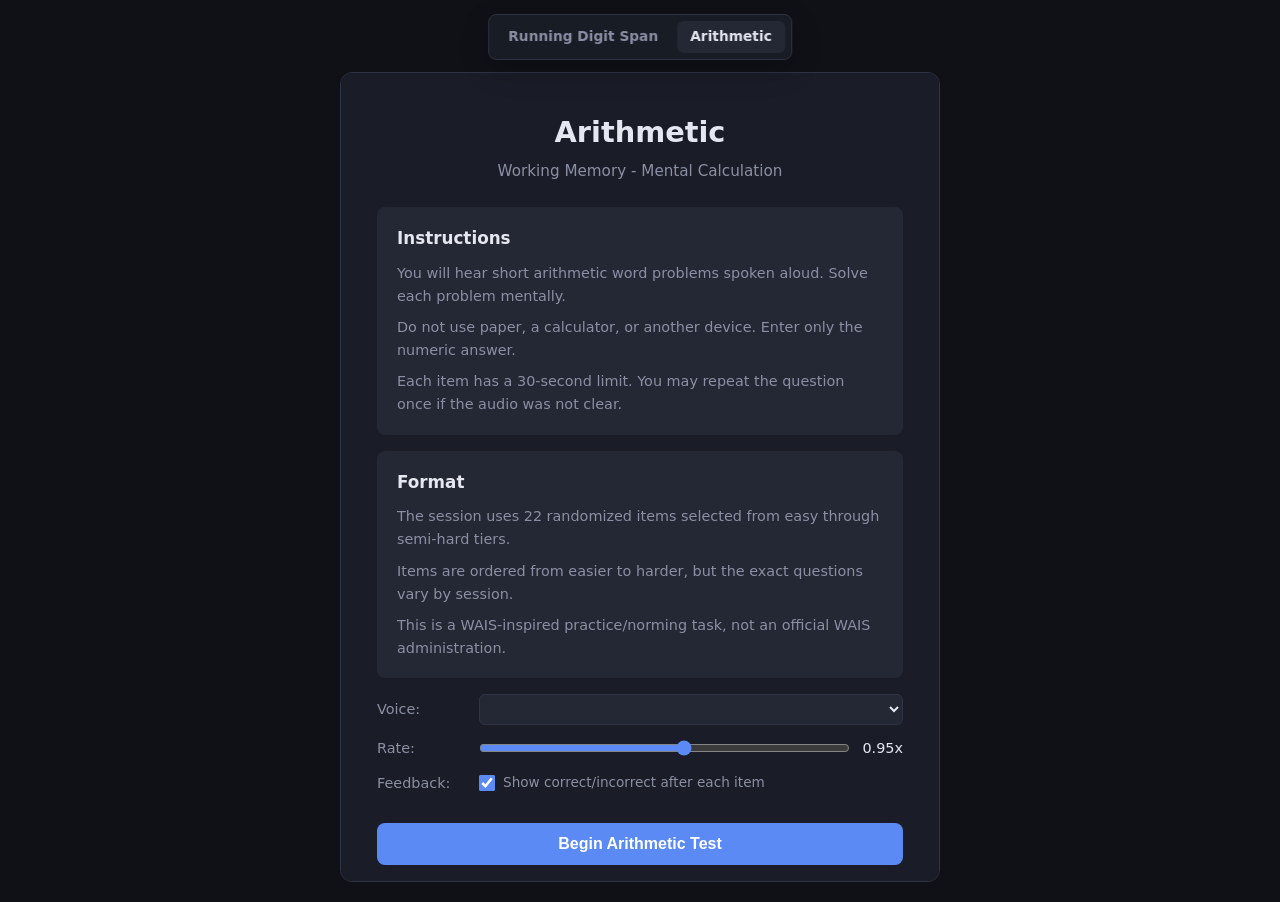
==== arithmetic.html @ 80a30290 "Add WAIS-style arithmetic test" ====
<!DOCTYPE html>
<html lang="en">
<head>
    <meta charset="UTF-8">
    <meta name="viewport" content="width=device-width, initial-scale=1.0">
    <title>Arithmetic - Working Memory Assessment</title>
    <meta name="description" content="WAIS-style mental arithmetic assessment with randomized items, spoken prompts, 30-second limits, and norm collection.">
    <link rel="stylesheet" href="styles.css">
</head>
<body>
    <nav class="app-nav" aria-label="Assessment navigation">
        <a href="index.html" class="app-nav-link">Running Digit Span</a>
        <a href="arithmetic.html" class="app-nav-link active">Arithmetic</a>
    </nav>

    <div id="app">
        <div id="arith-screen-welcome" class="screen active">
            <div class="card welcome-card">
                <h1>Arithmetic</h1>
                <p class="subtitle">Working Memory - Mental Calculation</p>

                <div class="info-box">
                    <h3>Instructions</h3>
                    <p>You will hear short arithmetic word problems spoken aloud. Solve each problem mentally.</p>
                    <p>Do not use paper, a calculator, or another device. Enter only the numeric answer.</p>
                    <p>Each item has a 30-second limit. You may repeat the question once if the audio was not clear.</p>
                </div>

                <div class="info-box">
                    <h3>Format</h3>
                    <p>The session uses 22 randomized items selected from easy through semi-hard tiers.</p>
                    <p>Items are ordered from easier to harder, but the exact questions vary by session.</p>
                    <p>This is a WAIS-inspired practice/norming task, not an official WAIS administration.</p>
                </div>

                <div class="settings-row">
                    <label for="arith-voice-select">Voice:</label>
                    <select id="arith-voice-select"></select>
                </div>
                <div class="settings-row">
                    <label for="arith-voice-rate">Rate:</label>
                    <input type="range" id="arith-voice-rate" min="0.7" max="1.15" step="0.05" value="0.95">
                    <span id="arith-voice-rate-label">0.95x</span>
                </div>
                <div class="settings-row">
                    <label for="arith-chk-feedback">Feedback:</label>
                    <label class="toggle-label">
                        <input type="checkbox" id="arith-chk-feedback" checked>
                        <span>Show correct/incorrect after each item</span>
                    </label>
                </div>

                <button id="arith-btn-start" class="btn btn-primary">Begin Arithmetic Test</button>
                <p class="note">Turn your volume on. Question text is hidden during normal testing to preserve the working-memory load.</p>
            </div>
        </div>

        <div id="arith-screen-ready" class="screen">
            <div class="card stimulus-card">
                <p class="trial-counter">Item <span id="arith-ready-item-num"></span> of <span id="arith-ready-item-total"></span></p>
                <p id="arith-ready-tier-info" class="level-info"></p>
                <p class="ready-prompt">Press <strong>Start</strong> when you are ready to hear the problem.</p>
                <button id="arith-btn-go" class="btn btn-primary">Start</button>
            </div>
        </div>

        <div id="arith-screen-stimulus" class="screen">
            <div class="card stimulus-card">
                <div class="listening-indicator">
                    <div class="pulse-ring"></div>
                    <div class="pulse-ring delay-1"></div>
                    <div class="pulse-ring delay-2"></div>
                    <div class="speaker-icon">
                        <svg viewBox="0 0 24 24" width="36" height="36" fill="none" stroke="currentColor" stroke-width="2" stroke-linecap="round" stroke-linejoin="round" aria-hidden="true">
                            <polygon points="11 5 6 9 2 9 2 15 6 15 11 19 11 5"></polygon>
                            <path d="M19.07 4.93a10 10 0 0 1 0 14.14"></path>
                            <path d="M15.54 8.46a5 5 0 0 1 0 7.07"></path>
                        </svg>
                    </div>
                </div>
                <div id="arith-listening-label" class="listening-label">Listen...</div>
            </div>
        </div>

        <div id="arith-screen-response" class="screen">
            <div class="card response-card arithmetic-response-card">
                <p class="trial-counter">Item <span id="arith-response-item-num"></span> of <span id="arith-response-item-total"></span></p>
                <div class="timer-wrap" aria-live="polite">
                    <div class="timer-row">
                        <span>Time left</span>
                        <strong><span id="arith-time-left">30</span>s</strong>
                    </div>
                    <div class="timer-track">
                        <div id="arith-timer-fill" class="timer-fill"></div>
                    </div>
                </div>

                <h2>Enter your answer</h2>
                <p id="arith-response-hint" class="response-hint">Numeric answer only. Decimals are allowed when needed.</p>
                <p id="arith-question-fallback" class="question-fallback" hidden></p>

                <div class="repeat-answer-grid">
                    <button id="arith-btn-repeat" class="btn btn-secondary repeat-btn" type="button">Repeat Question</button>
                    <label class="answer-box">
                        <span>Answer</span>
                        <input id="arith-answer" type="text" inputmode="decimal" autocomplete="off" placeholder="e.g. 14">
                    </label>
                </div>

                <p id="arith-feedback" class="item-feedback" aria-live="polite"></p>

                <div class="response-actions">
                    <button id="arith-btn-submit" class="btn btn-primary">Submit</button>
                    <button id="arith-btn-skip" class="btn btn-secondary">Don't Know</button>
                </div>
            </div>
        </div>

        <div id="arith-screen-results" class="screen">
            <div class="card results-card arithmetic-results-card">
                <h1>Arithmetic Complete</h1>

                <div class="iq-hero">
                    <span class="iq-label">Arithmetic - Draft Baseline Estimate</span>
                    <span id="arith-result-scaled" class="iq-score"></span>
                    <span id="arith-result-classification" class="iq-classification"></span>
                    <span id="arith-result-percentile" class="iq-percentile"></span>
                </div>

                <div class="results-summary">
                    <div class="result-item">
                        <span class="result-label">Raw Score</span>
                        <span id="arith-result-total" class="result-value big"></span>
                    </div>
                    <div class="result-item">
                        <span class="result-label">Accuracy</span>
                        <span id="arith-result-accuracy" class="result-value big"></span>
                    </div>
                    <div class="result-item">
                        <span class="result-label">Avg Time</span>
                        <span id="arith-result-avg-time" class="result-value"></span>
                    </div>
                    <div class="result-item">
                        <span class="result-label">Repeats</span>
                        <span id="arith-result-repeats" class="result-value"></span>
                    </div>
                </div>

                <h3>Accuracy by Tier</h3>
                <div id="arith-results-by-tier" class="results-by-block"></div>

                <h3>Item Detail</h3>
                <div id="arith-results-item-detail" class="trial-detail-table-wrap"></div>

                <div class="norm-table">
                    <h3>Scoring &amp; Norms Reference</h3>
                    <table>
                        <thead>
                            <tr>
                                <th>Metric</th>
                                <th>Value</th>
                            </tr>
                        </thead>
                        <tbody>
                            <tr><td>Items</td><td>22 randomized mental arithmetic items</td></tr>
                            <tr><td>Scoring</td><td>1 point for each exact numeric answer</td></tr>
                            <tr><td>Time limit</td><td>30 seconds per item</td></tr>
                            <tr><td>Item norms</td><td>Public item-level WAIS norms were not available; this app records item ID, timing, repeats, and correctness for local norm building.</td></tr>
                        </tbody>
                    </table>
                    <p class="norm-note">
                        Public references confirm WAIS-IV Arithmetic is a 22-item Working Memory subtest with raw scores from 0 to 22 and timed item administration.
                        Official item content and age norms are proprietary, so the estimate above is only a draft baseline until enough app data is collected.
                    </p>
                </div>

                <div class="norm-submit-section">
                    <h3>Help Build Norms</h3>
                    <p class="norm-submit-desc">Submit your results anonymously to help build item-level norms. No personally identifiable information is collected.</p>
                    <div class="norm-submit-row">
                        <label for="arith-input-age">Age (optional):</label>
                        <input type="number" id="arith-input-age" min="10" max="100" placeholder="e.g. 25" class="age-input">
                    </div>
                    <button id="arith-btn-submit-norms" class="btn btn-success">Submit Results Anonymously</button>
                    <div id="arith-submit-status" class="submit-status" style="display:none"></div>
                </div>

                <div class="results-actions">
                    <button id="arith-btn-restart" class="btn btn-primary">Retake Test</button>
                    <button id="arith-btn-export" class="btn btn-secondary">Export Results</button>
                </div>
            </div>
        </div>
    </div>

    <script src="arithmetic.js"></script>
</body>
</html>
---- styles.css ----
/* === Reset & Base === */
*, *::before, *::after {
    box-sizing: border-box;
    margin: 0;
    padding: 0;
}

html, body {
    overflow-x: hidden;
}

:root {
    --bg: #0f1117;
    --surface: #1a1d27;
    --surface-2: #242834;
    --border: #2e3345;
    --text: #e4e6f0;
    --text-dim: #8b8fa3;
    --primary: #5b8af5;
    --primary-hover: #7aa2ff;
    --success: #4caf7c;
    --error: #e05555;
    --warning: #e0a840;
    --highlight: #f0c040;
    --radius: 12px;
    --radius-sm: 8px;
}

html, body {
    height: 100%;
    font-family: 'Segoe UI', system-ui, -apple-system, sans-serif;
    background: var(--bg);
    color: var(--text);
    line-height: 1.6;
    -webkit-font-smoothing: antialiased;
}

#app {
    min-height: 100vh;
    display: flex;
    align-items: center;
    justify-content: center;
    padding: 72px 20px 20px;
}

.app-nav {
    position: fixed;
    top: 14px;
    left: 50%;
    transform: translateX(-50%);
    z-index: 10;
    display: flex;
    gap: 6px;
    padding: 6px;
    background: rgba(26, 29, 39, 0.94);
    border: 1px solid var(--border);
    border-radius: var(--radius-sm);
    box-shadow: 0 10px 28px rgba(0, 0, 0, 0.22);
    backdrop-filter: blur(10px);
}

.app-nav-link {
    color: var(--text-dim);
    text-decoration: none;
    font-size: 0.86rem;
    font-weight: 600;
    line-height: 1;
    padding: 9px 13px;
    border-radius: 6px;
    white-space: nowrap;
}

.app-nav-link:hover,
.app-nav-link.active {
    color: var(--text);
    background: var(--surface-2);
}

/* === Screens === */
.screen {
    display: none;
    width: 100%;
    max-width: min(600px, calc(100vw - 40px));
    animation: fadeIn 0.3s ease;
}

.screen.active {
    display: block;
}

@keyframes fadeIn {
    from { opacity: 0; transform: translateY(8px); }
    to { opacity: 1; transform: translateY(0); }
}

/* === Card === */
.card {
    background: var(--surface);
    border: 1px solid var(--border);
    border-radius: var(--radius);
    padding: 36px;
    overflow: hidden;
    max-width: 100%;
}

.welcome-card {
    max-height: 90vh;
    overflow-y: auto;
}

h1 {
    font-size: 1.8rem;
    font-weight: 700;
    text-align: center;
    margin-bottom: 4px;
}

h2 {
    font-size: 1.4rem;
    font-weight: 600;
    text-align: center;
    margin-bottom: 16px;
}

h3 {
    font-size: 1.05rem;
    font-weight: 600;
    margin-bottom: 10px;
}

.subtitle {
    text-align: center;
    color: var(--text-dim);
    font-size: 0.95rem;
    margin-bottom: 24px;
}

/* === Info Boxes === */
.info-box {
    background: var(--surface-2);
    border-radius: var(--radius-sm);
    padding: 18px 20px;
    margin-bottom: 16px;
}

.info-box p {
    font-size: 0.9rem;
    color: var(--text-dim);
    margin-bottom: 8px;
}

.info-box p:last-child {
    margin-bottom: 0;
}

.example-note {
    font-size: 0.8rem !important;
    font-style: italic;
    color: var(--text-dim);
    opacity: 0.7;
    margin-top: 4px;
}

/* === Settings === */
.settings-row {
    display: flex;
    align-items: center;
    gap: 12px;
    margin-bottom: 12px;
    font-size: 0.9rem;
}

.settings-row label {
    min-width: 90px;
    color: var(--text-dim);
}

.settings-row select,
.settings-row input[type="range"] {
    flex: 1;
    min-width: 0;
}

select {
    background: var(--surface-2);
    color: var(--text);
    border: 1px solid var(--border);
    border-radius: 6px;
    padding: 6px 10px;
    font-size: 0.85rem;
    max-width: 100%;
    overflow: hidden;
    text-overflow: ellipsis;
}

input[type="range"] {
    accent-color: var(--primary);
}

#voice-rate-label {
    color: var(--text-dim);
    min-width: 35px;
    text-align: right;
    font-size: 0.85rem;
}

/* === Buttons === */
.btn {
    display: inline-block;
    padding: 12px 32px;
    border: none;
    border-radius: var(--radius-sm);
    font-size: 1rem;
    font-weight: 600;
    cursor: pointer;
    transition: background 0.2s, opacity 0.2s;
}

.btn:disabled {
    opacity: 0.4;
    cursor: not-allowed;
}

.btn-primary {
    background: var(--primary);
    color: #fff;
    width: 100%;
    margin-top: 16px;
}

.btn-primary:hover:not(:disabled) {
    background: var(--primary-hover);
}

.btn-secondary {
    background: var(--surface-2);
    color: var(--text-dim);
    border: 1px solid var(--border);
}

.btn-secondary:hover:not(:disabled) {
    background: var(--border);
}

.note {
    text-align: center;
    color: var(--text-dim);
    font-size: 0.8rem;
    margin-top: 12px;
}

/* === Ready Screen === */
.stimulus-card {
    text-align: center;
    min-height: 280px;
    display: flex;
    flex-direction: column;
    align-items: center;
    justify-content: center;
}

.trial-counter {
    font-size: 0.85rem;
    color: var(--text-dim);
    margin-bottom: 24px;
    letter-spacing: 0.02em;
}

.ready-prompt {
    font-size: 1.1rem;
    color: var(--text);
    margin-bottom: 8px;
}

.level-info {
    font-size: 0.82rem;
    color: var(--primary);
    background: rgba(91, 138, 245, 0.1);
    border: 1px solid rgba(91, 138, 245, 0.2);
    border-radius: 6px;
    padding: 4px 14px;
    margin-bottom: 16px;
    letter-spacing: 0.02em;
}

/* === Stimulus Screen — Listening Indicator === */
.listening-indicator {
    position: relative;
    width: 100px;
    height: 100px;
    display: flex;
    align-items: center;
    justify-content: center;
    margin-bottom: 20px;
}

.pulse-ring {
    position: absolute;
    width: 100%;
    height: 100%;
    border-radius: 50%;
    border: 2px solid var(--primary);
    opacity: 0;
    animation: pulseRing 2s ease-out infinite;
}

.pulse-ring.delay-1 {
    animation-delay: 0.5s;
}

.pulse-ring.delay-2 {
    animation-delay: 1.0s;
}

@keyframes pulseRing {
    0% {
        transform: scale(0.5);
        opacity: 0.6;
    }
    100% {
        transform: scale(1.4);
        opacity: 0;
    }
}

.speaker-icon {
    position: relative;
    z-index: 1;
    width: 56px;
    height: 56px;
    border-radius: 50%;
    background: var(--primary);
    display: flex;
    align-items: center;
    justify-content: center;
    color: #fff;
    animation: breathe 1.5s ease-in-out infinite;
}

@keyframes breathe {
    0%, 100% { transform: scale(1); opacity: 0.85; }
    50% { transform: scale(1.08); opacity: 1; }
}

.listening-label {
    font-size: 1.2rem;
    font-weight: 500;
    color: var(--text-dim);
    animation: pulse 1.5s ease-in-out infinite;
}

@keyframes pulse {
    0%, 100% { opacity: 0.4; }
    50% { opacity: 1; }
}

/* === Response Screen === */
.response-card {
    text-align: center;
}

.response-card h2 {
    margin-bottom: 4px;
}

.highlight {
    color: var(--highlight);
    font-weight: 700;
}

.response-hint {
    font-size: 0.85rem;
    color: var(--text-dim);
    margin-bottom: 20px;
}

/* Response Slots */
.response-slots {
    display: flex;
    justify-content: center;
    gap: 10px;
    margin-bottom: 24px;
    flex-wrap: wrap;
}

.slot {
    width: 52px;
    height: 60px;
    background: var(--surface-2);
    border: 2px solid var(--border);
    border-radius: var(--radius-sm);
    display: flex;
    align-items: center;
    justify-content: center;
    font-size: 1.8rem;
    font-weight: 600;
    font-variant-numeric: tabular-nums;
    transition: border-color 0.15s;
}

.slot.active {
    border-color: var(--primary);
    box-shadow: 0 0 0 2px rgba(91, 138, 245, 0.25);
}

.slot.filled {
    border-color: var(--text-dim);
}

/* Feedback highlighting (optional — toggled on settings) */
.slot.slot-correct {
    border-color: var(--success);
    background: rgba(76, 175, 124, 0.15);
    color: var(--success);
    box-shadow: 0 0 0 2px rgba(76, 175, 124, 0.25);
}

.slot.slot-incorrect {
    border-color: var(--error);
    background: rgba(224, 85, 85, 0.12);
    color: var(--error);
    box-shadow: 0 0 0 2px rgba(224, 85, 85, 0.2);
    position: relative;
    flex-direction: column;
    gap: 0;
    line-height: 1.1;
}

.slot-correct-hint {
    display: block;
    font-size: 0.7rem;
    color: var(--success);
    opacity: 0.85;
    font-weight: 500;
}

/* Toggle label for settings */
.toggle-label {
    display: flex;
    align-items: center;
    gap: 8px;
    cursor: pointer;
    font-size: 0.85rem;
    color: var(--text-dim);
}

.toggle-label input[type="checkbox"] {
    accent-color: var(--primary);
    width: 16px;
    height: 16px;
    cursor: pointer;
}

/* Number Pad */
.numpad {
    display: grid;
    grid-template-columns: repeat(3, 1fr);
    gap: 8px;
    max-width: 280px;
    margin: 0 auto 20px;
}

.numpad-btn {
    height: 56px;
    background: var(--surface-2);
    border: 1px solid var(--border);
    border-radius: var(--radius-sm);
    color: var(--text);
    font-size: 1.3rem;
    font-weight: 600;
    cursor: pointer;
    transition: background 0.15s, transform 0.1s;
    user-select: none;
    -webkit-user-select: none;
}

.numpad-btn:hover {
    background: var(--border);
}

.numpad-btn:active {
    transform: scale(0.95);
    background: var(--primary);
}

.numpad-clear {
    font-size: 0.85rem;
    color: var(--error);
}

.numpad-back {
    font-size: 1.1rem;
    color: var(--warning);
}

.response-actions {
    display: flex;
    gap: 10px;
}

.response-actions .btn {
    flex: 1;
}

.response-actions .btn-primary {
    margin-top: 0;
}

/* === Arithmetic Test === */
#arith-screen-results {
    max-width: min(980px, calc(100vw - 40px));
}

#arith-screen-response {
    max-width: min(680px, calc(100vw - 40px));
}

.arithmetic-response-card h2 {
    margin-top: 18px;
}

.timer-wrap {
    width: 100%;
    background: var(--surface-2);
    border: 1px solid var(--border);
    border-radius: var(--radius-sm);
    padding: 12px 14px;
    margin-bottom: 10px;
}

.timer-row {
    display: flex;
    justify-content: space-between;
    align-items: center;
    color: var(--text-dim);
    font-size: 0.86rem;
    margin-bottom: 8px;
}

.timer-row strong {
    color: var(--text);
    font-variant-numeric: tabular-nums;
}

.timer-track {
    width: 100%;
    height: 8px;
    background: var(--border);
    border-radius: 999px;
    overflow: hidden;
}

.timer-fill {
    height: 100%;
    width: 100%;
    background: var(--success);
    border-radius: 999px;
    transition: width 0.1s linear, background 0.2s ease;
}

.timer-fill.timer-low {
    background: var(--warning);
}

.question-fallback {
    background: rgba(224, 168, 64, 0.1);
    border: 1px solid rgba(224, 168, 64, 0.24);
    border-radius: var(--radius-sm);
    color: var(--text);
    font-size: 0.92rem;
    line-height: 1.5;
    padding: 12px 14px;
    margin-bottom: 14px;
    text-align: left;
}

.repeat-answer-grid {
    display: grid;
    grid-template-columns: 180px minmax(0, 1fr);
    gap: 12px;
    align-items: stretch;
    margin-bottom: 14px;
}

.repeat-btn {
    width: 100%;
    padding-left: 14px;
    padding-right: 14px;
}

.answer-box {
    display: flex;
    flex-direction: column;
    gap: 6px;
    text-align: left;
    color: var(--text-dim);
    font-size: 0.82rem;
    font-weight: 600;
}

.answer-box input {
    width: 100%;
    min-height: 48px;
    background: var(--surface-2);
    color: var(--text);
    border: 1px solid var(--border);
    border-radius: var(--radius-sm);
    padding: 8px 12px;
    font-size: 1.25rem;
    font-weight: 600;
    font-variant-numeric: tabular-nums;
}

.answer-box input:focus {
    outline: none;
    border-color: var(--primary);
    box-shadow: 0 0 0 2px rgba(91, 138, 245, 0.24);
}

.item-feedback {
    min-height: 24px;
    font-size: 0.9rem;
    font-weight: 600;
    margin-bottom: 8px;
}

.item-feedback.info {
    color: var(--primary);
}

.item-feedback.success {
    color: var(--success);
}

.item-feedback.error {
    color: var(--error);
}

.arithmetic-detail-table .question-cell {
    min-width: 300px;
    max-width: 420px;
    white-space: normal;
    line-height: 1.35;
}

/* === Results Screen === */
.results-card {
    max-height: 90vh;
    overflow-y: auto;
}

.results-card h1 {
    margin-bottom: 24px;
}

/* IQ Hero Card */
.iq-hero {
    display: flex;
    flex-direction: column;
    align-items: center;
    text-align: center;
    background: linear-gradient(135deg, rgba(91, 138, 245, 0.12), rgba(76, 175, 124, 0.08));
    border: 1px solid rgba(91, 138, 245, 0.25);
    border-radius: var(--radius-sm);
    padding: 24px 20px;
    margin-bottom: 20px;
}

.iq-label {
    font-size: 0.78rem;
    color: var(--text-dim);
    text-transform: uppercase;
    letter-spacing: 0.06em;
    margin-bottom: 8px;
}

.iq-score {
    font-size: 3.2rem;
    font-weight: 800;
    color: var(--primary);
    line-height: 1;
    margin-bottom: 6px;
}

.iq-classification {
    font-size: 1rem;
    font-weight: 600;
    color: var(--text);
    margin-bottom: 4px;
}

.iq-percentile {
    font-size: 0.85rem;
    color: var(--text-dim);
}

.results-summary {
    display: flex;
    gap: 12px;
    margin-bottom: 28px;
    flex-wrap: wrap;
}

.result-item {
    flex: 1;
    min-width: 140px;
    background: var(--surface-2);
    border-radius: var(--radius-sm);
    padding: 16px;
    text-align: center;
}

.result-label {
    display: block;
    font-size: 0.78rem;
    color: var(--text-dim);
    text-transform: uppercase;
    letter-spacing: 0.04em;
    margin-bottom: 6px;
}

.result-value {
    display: block;
    font-size: 1.3rem;
    font-weight: 700;
}

.result-value.big {
    font-size: 1.8rem;
    color: var(--primary);
}

/* Results by probe size */
.results-by-block {
    margin-bottom: 24px;
}

.block-result {
    display: flex;
    align-items: center;
    justify-content: space-between;
    padding: 10px 14px;
    background: var(--surface-2);
    border-radius: 6px;
    margin-bottom: 6px;
    font-size: 0.88rem;
}

.block-result-label {
    color: var(--text-dim);
    min-width: 55px;
}

.block-result-bar {
    flex: 1;
    height: 6px;
    background: var(--border);
    border-radius: 3px;
    margin: 0 14px;
    overflow: hidden;
}

.block-result-fill {
    height: 100%;
    background: var(--primary);
    border-radius: 3px;
    transition: width 0.5s ease;
}

.block-result-value {
    font-weight: 600;
    min-width: 90px;
    text-align: right;
    font-size: 0.82rem;
}

/* Trial detail table */
.trial-detail-table-wrap {
    margin-bottom: 24px;
    overflow-x: auto;
}

.trial-table {
    width: 100%;
    border-collapse: collapse;
    font-size: 0.82rem;
}

.trial-table th {
    text-align: left;
    color: var(--text-dim);
    font-weight: 500;
    padding: 8px 8px;
    border-bottom: 1px solid var(--border);
    white-space: nowrap;
}

.trial-table td {
    padding: 7px 8px;
    border-bottom: 1px solid rgba(46, 51, 69, 0.4);
    white-space: nowrap;
}

.trial-table .mono {
    font-family: 'Consolas', 'Courier New', monospace;
    font-size: 0.85rem;
    letter-spacing: 0.04em;
}

.digit-correct {
    color: var(--success);
    font-weight: 700;
}

.digit-wrong {
    color: var(--error);
    font-weight: 600;
}

.digit-blank {
    color: var(--text-dim);
    opacity: 0.5;
}

/* Norm Table */
.norm-table {
    background: var(--surface-2);
    border-radius: var(--radius-sm);
    padding: 18px 20px;
    margin-bottom: 20px;
}

.norm-table table {
    width: 100%;
    border-collapse: collapse;
    font-size: 0.88rem;
}

.norm-table th {
    text-align: left;
    color: var(--text-dim);
    font-weight: 500;
    padding: 6px 10px;
    border-bottom: 1px solid var(--border);
}

.norm-table td {
    padding: 6px 10px;
    border-bottom: 1px solid rgba(46, 51, 69, 0.5);
}

.norm-note {
    font-size: 0.78rem;
    color: var(--text-dim);
    margin-top: 10px;
    line-height: 1.5;
}

/* Norm Submission */
.norm-submit-section {
    background: var(--surface-2);
    border-radius: var(--radius-sm);
    padding: 18px 20px;
    margin-bottom: 20px;
    border: 1px solid rgba(76, 175, 124, 0.2);
}

.norm-submit-section h3 {
    margin-bottom: 8px;
}

.norm-submit-desc {
    font-size: 0.85rem;
    color: var(--text-dim);
    margin-bottom: 14px;
}

.norm-submit-row {
    display: flex;
    align-items: center;
    gap: 10px;
    margin-bottom: 12px;
    font-size: 0.88rem;
}

.norm-submit-row label {
    color: var(--text-dim);
    white-space: nowrap;
}

.age-input {
    width: 90px;
    background: var(--bg);
    color: var(--text);
    border: 1px solid var(--border);
    border-radius: 6px;
    padding: 6px 10px;
    font-size: 0.88rem;
}

.btn-success {
    background: var(--success);
    color: #fff;
    width: 100%;
}

.btn-success:hover:not(:disabled) {
    background: #5bc48a;
}

.submit-status {
    margin-top: 10px;
    padding: 8px 12px;
    border-radius: 6px;
    font-size: 0.85rem;
    text-align: center;
}

.submit-status.info {
    background: rgba(91, 138, 245, 0.1);
    color: var(--primary);
}

.submit-status.success {
    background: rgba(76, 175, 124, 0.12);
    color: var(--success);
}

.submit-status.warning {
    background: rgba(224, 168, 64, 0.12);
    color: var(--warning);
}

.submit-status.error {
    background: rgba(224, 85, 85, 0.1);
    color: var(--error);
}

.results-actions {
    display: flex;
    gap: 10px;
}

.results-actions .btn {
    flex: 1;
}

.results-actions .btn-primary {
    margin-top: 0;
}

/* Discontinued Notice */
.discontinued-notice {
    background: rgba(224, 168, 64, 0.12);
    border: 1px solid rgba(224, 168, 64, 0.3);
    border-radius: var(--radius-sm);
    padding: 12px 16px;
    margin-bottom: 20px;
    font-size: 0.88rem;
    color: var(--warning);
    text-align: center;
}

/* Recalibration Results */
.recal-summary {
    display: flex;
    align-items: center;
    justify-content: space-between;
    background: var(--surface-2);
    border-radius: 6px;
    padding: 10px 14px;
    margin-bottom: 6px;
}

.recal-label {
    color: var(--text-dim);
    font-size: 0.88rem;
}

.recal-value {
    font-weight: 600;
    font-size: 0.88rem;
}

.recal-note {
    font-size: 0.78rem;
    color: var(--text-dim);
    line-height: 1.5;
    margin-bottom: 16px;
}

.recal-row {
    background: rgba(91, 138, 245, 0.04);
}

.recal-row td {
    font-style: italic;
}

/* === Responsive === */
@media (max-width: 480px) {
    #app {
        padding: 76px 14px 14px;
    }

    .app-nav {
        width: calc(100vw - 28px);
        justify-content: center;
    }

    .app-nav-link {
        flex: 1;
        text-align: center;
        padding-left: 8px;
        padding-right: 8px;
        font-size: 0.8rem;
    }

    .card {
        padding: 24px 18px;
    }

    .numpad {
        max-width: 240px;
    }

    .numpad-btn {
        height: 48px;
        font-size: 1.1rem;
    }

    .slot {
        width: 44px;
        height: 52px;
        font-size: 1.5rem;
    }

    .results-summary {
        flex-direction: column;
    }

    .trial-table {
        font-size: 0.75rem;
    }

    .repeat-answer-grid {
        grid-template-columns: 1fr;
    }

    .arithmetic-detail-table .question-cell {
        min-width: 220px;
    }
}
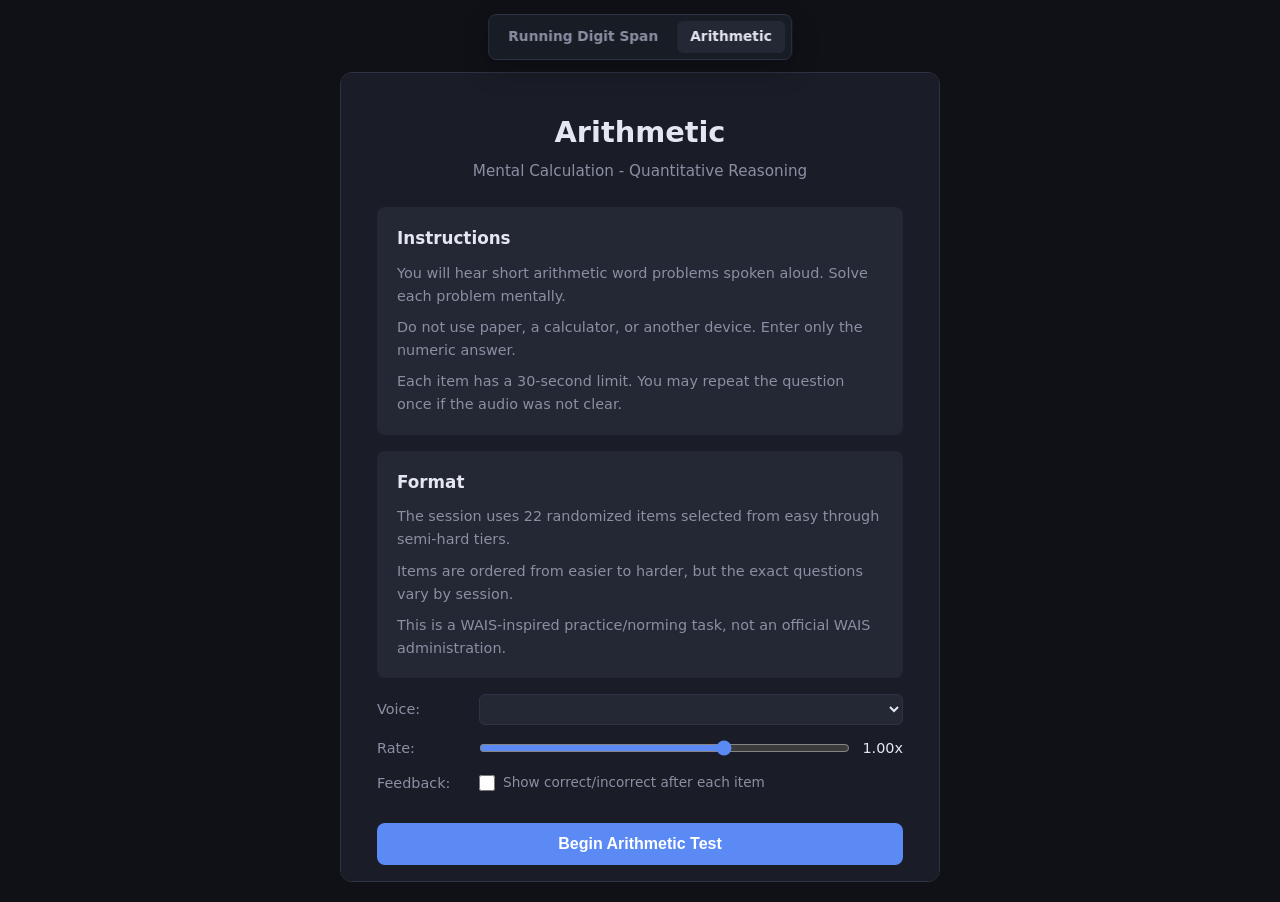
==== commit aecae58b: "Expand arithmetic assessment item bank" ====
--- a/arithmetic.html
+++ b/arithmetic.html
@@ -3,7 +3,7 @@
 <head>
     <meta charset="UTF-8">
     <meta name="viewport" content="width=device-width, initial-scale=1.0">
-    <title>Arithmetic - Working Memory Assessment</title>
+    <title>Arithmetic - Mental Calculation Assessment</title>
     <meta name="description" content="WAIS-style mental arithmetic assessment with randomized items, spoken prompts, 30-second limits, and norm collection.">
     <link rel="stylesheet" href="styles.css">
 </head>
@@ -17,7 +17,7 @@
         <div id="arith-screen-welcome" class="screen active">
             <div class="card welcome-card">
                 <h1>Arithmetic</h1>
-                <p class="subtitle">Working Memory - Mental Calculation</p>
+                <p class="subtitle">Mental Calculation - Quantitative Reasoning</p>
 
                 <div class="info-box">
                     <h3>Instructions</h3>
@@ -39,13 +39,13 @@
                 </div>
                 <div class="settings-row">
                     <label for="arith-voice-rate">Rate:</label>
-                    <input type="range" id="arith-voice-rate" min="0.7" max="1.15" step="0.05" value="0.95">
-                    <span id="arith-voice-rate-label">0.95x</span>
+                    <input type="range" id="arith-voice-rate" min="0.7" max="1.15" step="0.05" value="1.0">
+                    <span id="arith-voice-rate-label">1.00x</span>
                 </div>
                 <div class="settings-row">
                     <label for="arith-chk-feedback">Feedback:</label>
                     <label class="toggle-label">
-                        <input type="checkbox" id="arith-chk-feedback" checked>
+                        <input type="checkbox" id="arith-chk-feedback">
                         <span>Show correct/incorrect after each item</span>
                     </label>
                 </div>
@@ -121,7 +121,7 @@
                 <h1>Arithmetic Complete</h1>
 
                 <div class="iq-hero">
-                    <span class="iq-label">Arithmetic - Draft Baseline Estimate</span>
+                    <span class="iq-label">Arithmetic - Experimental Raw Performance</span>
                     <span id="arith-result-scaled" class="iq-score"></span>
                     <span id="arith-result-classification" class="iq-classification"></span>
                     <span id="arith-result-percentile" class="iq-percentile"></span>
@@ -162,15 +162,15 @@
                             </tr>
                         </thead>
                         <tbody>
-                            <tr><td>Items</td><td>22 randomized mental arithmetic items</td></tr>
+                            <tr><td>Items</td><td>22 randomized questions drawn from 960 stable original items</td></tr>
                             <tr><td>Scoring</td><td>1 point for each exact numeric answer</td></tr>
                             <tr><td>Time limit</td><td>30 seconds per item</td></tr>
                             <tr><td>Item norms</td><td>Public item-level WAIS norms were not available; this app records item ID, timing, repeats, and correctness for local norm building.</td></tr>
                         </tbody>
                     </table>
                     <p class="norm-note">
-                        Public references confirm WAIS-IV Arithmetic is a 22-item Working Memory subtest with raw scores from 0 to 22 and timed item administration.
-                        Official item content and age norms are proprietary, so the estimate above is only a draft baseline until enough app data is collected.
+                        WAIS-IV publicly used 22 dichotomous Arithmetic items; WAIS-5 score entry allows a 0-25 Arithmetic raw score and places Arithmetic with fluid-reasoning measures.
+                        This original 22-item form is not score-equivalent to either edition. An IQ, scaled score, or percentile will not be reported until representative local calibration data exist.
                     </p>
                 </div>
 
@@ -179,7 +179,15 @@
                     <p class="norm-submit-desc">Submit your results anonymously to help build item-level norms. No personally identifiable information is collected.</p>
                     <div class="norm-submit-row">
                         <label for="arith-input-age">Age (optional):</label>
-                        <input type="number" id="arith-input-age" min="10" max="100" placeholder="e.g. 25" class="age-input">
+                        <input type="number" id="arith-input-age" min="16" max="90" placeholder="e.g. 25" class="age-input">
+                    </div>
+                    <div class="norm-submit-row">
+                        <label for="arith-input-cait-wmi">CAIT WMI (optional):</label>
+                        <input type="number" id="arith-input-cait-wmi" min="1" max="200" placeholder="e.g. 105" class="score-input">
+                    </div>
+                    <div class="norm-submit-row">
+                        <label for="arith-input-core-wmi">CORE WMI (optional):</label>
+                        <input type="number" id="arith-input-core-wmi" min="1" max="200" placeholder="e.g. 102" class="score-input">
                     </div>
                     <button id="arith-btn-submit-norms" class="btn btn-success">Submit Results Anonymously</button>
                     <div id="arith-submit-status" class="submit-status" style="display:none"></div>
@@ -193,6 +201,7 @@
         </div>
     </div>
 
+    <script src="arithmetic_bank.js"></script>
     <script src="arithmetic.js"></script>
 </body>
 </html>
--- a/styles.css
+++ b/styles.css
@@ -888,8 +888,9 @@
     white-space: nowrap;
 }
 
-.age-input {
-    width: 90px;
+.age-input,
+.score-input {
+    width: 100px;
     background: var(--bg);
     color: var(--text);
     border: 1px solid var(--border);
